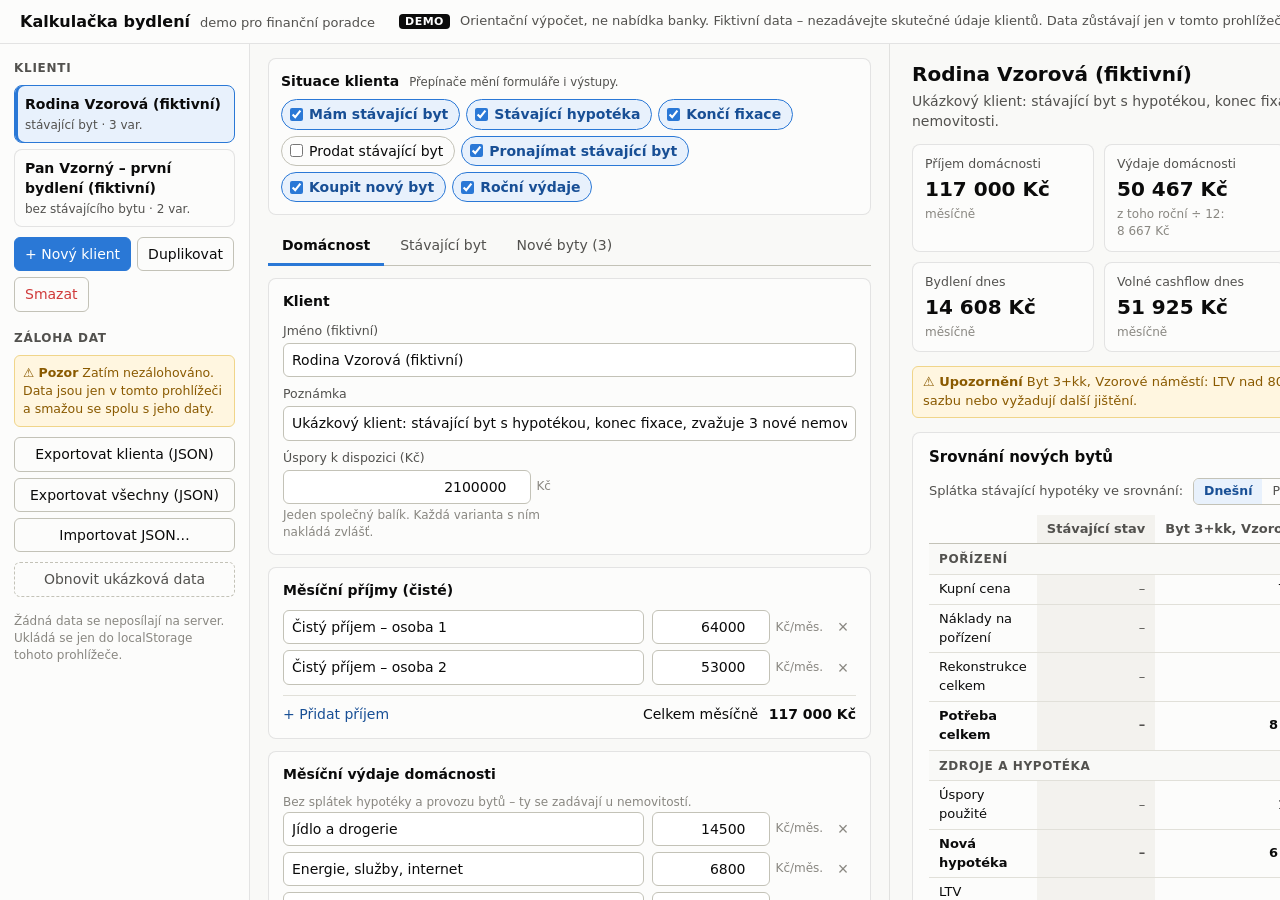
==== index.html @ 6de624e4 "Prototyp kalkulačky bydlení pro poradce (fiktivní data, jen lokálně) - více klientů, přepínače situa" ====
<!DOCTYPE html>
<html lang="cs">
<head>
  <meta charset="utf-8">
  <meta name="viewport" content="width=device-width, initial-scale=1">
  <title>Kalkulačka bydlení – demo pro poradce</title>
  <meta name="robots" content="noindex">
  <link rel="stylesheet" href="styles.css">
</head>
<body>
  <header class="topbar">
    <div class="brand"><strong>Kalkulačka bydlení</strong><span>demo pro finanční poradce</span></div>
    <div class="demo-note" role="note"><span class="pill-demo">DEMO</span> Orientační výpočet, ne nabídka banky. Fiktivní data – nezadávejte skutečné údaje klientů. Data zůstávají jen v tomto prohlížeči.</div>
  </header>
  <div class="app">
    <aside id="rail" aria-label="Klienti"></aside>
    <main id="center" aria-label="Zadání">
      <div id="toggles"></div>
      <nav id="tabs" role="tablist" aria-label="Sekce formuláře"></nav>
      <div id="forms"></div>
    </main>
    <section id="results" aria-label="Výsledky" aria-live="polite"></section>
  </div>
  <div id="toast" class="toast" role="alert"></div>
  <noscript>Aplikace vyžaduje JavaScript.</noscript>
  <script src="js/calc.js"></script>
  <script src="js/store.js"></script>
  <script src="js/charts.js"></script>
  <script src="js/ui.js"></script>
</body>
</html>
---- styles.css ----
/* Kalkulačka bydlení – demo. Tokeny podle referenční palety (světlý režim). */
:root {
  --page: #f9f9f7; --surface: #fcfcfb; --ink: #0b0b0b; --ink-2: #52514e; --muted: #898781;
  --grid: #e1e0d9; --axis: #c3c2b7; --border: rgba(11, 11, 11, .10);
  --accent: #2a78d6; --accent-ink: #184f95; --accent-wash: #e8f1fc;
  --warn-ink: #8a5a00; --warn-wash: #fff6e0; --crit: #d03b3b; --good-ink: #006300;
  --radius: 8px;
  color-scheme: light;
}
* { box-sizing: border-box; }
html, body { height: 100%; }
body { margin: 0; background: var(--page); color: var(--ink); font: 14px/1.45 system-ui, -apple-system, "Segoe UI", sans-serif; display: flex; flex-direction: column; min-width: 1500px; }
.tn { font-variant-numeric: tabular-nums; }
h2, h3, h4 { margin: 0; font-weight: 600; }

.topbar { display: flex; align-items: center; gap: 24px; padding: 0 20px; height: 44px; background: var(--surface); border-bottom: 1px solid var(--border); flex: none; }
.brand { display: flex; align-items: baseline; gap: 10px; }
.brand strong { font-size: 16px; }
.brand span { color: var(--ink-2); font-size: 13px; }
.demo-note { color: var(--ink-2); font-size: 13px; }
.pill-demo { background: var(--ink); color: #fff; border-radius: 4px; padding: 1px 6px; font-size: 11px; font-weight: 700; letter-spacing: .04em; margin-right: 6px; }

.app { flex: 1; min-height: 0; display: grid; grid-template-columns: 250px minmax(560px, 640px) 1fr; }
#rail, #center, #results { overflow-y: auto; min-height: 0; }
#rail { padding: 16px 14px; border-right: 1px solid var(--border); background: var(--surface); }
#center { padding: 14px 18px 40px; border-right: 1px solid var(--border); }
#results { padding: 16px 22px 48px; }

/* levý panel */
#rail h2 { font-size: 12px; text-transform: uppercase; letter-spacing: .06em; color: var(--ink-2); margin-bottom: 8px; }
#rail h2.mt, .mt { margin-top: 18px; }
.clients { display: flex; flex-direction: column; gap: 6px; }
.client { text-align: left; background: var(--surface); border: 1px solid var(--border); border-radius: var(--radius); padding: 8px 10px; cursor: pointer; font: inherit; color: inherit; display: flex; flex-direction: column; gap: 2px; }
.client small { color: var(--ink-2); font-size: 12px; }
.client:hover { background: var(--page); }
.client.on { border-color: var(--accent); box-shadow: inset 3px 0 0 var(--accent); background: var(--accent-wash); }
.btnrow { display: flex; gap: 6px; flex-wrap: wrap; margin-top: 10px; }
.btnrow.col { flex-direction: column; }
.btn { font: inherit; border: 1px solid var(--axis); background: var(--surface); border-radius: 6px; padding: 6px 10px; cursor: pointer; color: var(--ink); }
.btn:hover:not(:disabled) { background: var(--page); }
.btn:disabled { opacity: .45; cursor: not-allowed; }
.btn.primary { background: var(--accent); border-color: var(--accent); color: #fff; }
.btn.primary:hover { background: var(--accent-ink); }
.btn.danger { color: var(--crit); }
.btn.subtle { color: var(--ink-2); border-style: dashed; }
.backup { margin: 0; font-size: 12.5px; color: var(--ink-2); }
.backup.warn { background: var(--warn-wash); border: 1px solid #f0d58a; border-radius: 6px; padding: 8px; color: var(--warn-ink); }
.badge { font-weight: 700; }
.fine { font-size: 12px; color: var(--muted); margin-top: 16px; }
button:focus-visible, input:focus-visible, select:focus-visible { outline: 2px solid var(--accent); outline-offset: 1px; }

/* přepínače */
#toggles { background: var(--surface); border: 1px solid var(--border); border-radius: var(--radius); padding: 12px; margin-bottom: 12px; }
.tg-title { display: flex; align-items: baseline; gap: 10px; margin-bottom: 8px; }
.tg-title small { color: var(--ink-2); }
.chips { display: flex; flex-wrap: wrap; gap: 6px; }
.chip { display: inline-flex; align-items: center; gap: 6px; border: 1px solid var(--axis); border-radius: 999px; padding: 4px 11px 4px 8px; cursor: pointer; user-select: none; background: var(--surface); }
.chip.on { background: var(--accent-wash); border-color: var(--accent); color: var(--accent-ink); font-weight: 600; }
.chip.off { opacity: .45; cursor: not-allowed; }
.chip input { margin: 0; accent-color: var(--accent); }

/* záložky */
#tabs { display: flex; gap: 2px; border-bottom: 1px solid var(--axis); margin-bottom: 12px; }
.tab { font: inherit; background: none; border: 0; border-bottom: 3px solid transparent; padding: 8px 14px; cursor: pointer; color: var(--ink-2); margin-bottom: -1px; }
.tab.on { color: var(--ink); font-weight: 600; border-bottom-color: var(--accent); }
.tab:hover { color: var(--ink); }

/* karty a pole */
.card { background: var(--surface); border: 1px solid var(--border); border-radius: var(--radius); padding: 12px 14px; margin-bottom: 12px; }
.card > h3 { font-size: 14px; margin-bottom: 10px; }
.card h4.sub { font-size: 12.5px; color: var(--ink-2); margin: 12px 0 6px; font-weight: 600; }
.grid2 { display: grid; grid-template-columns: 1fr 1fr; gap: 10px 14px; }
.field { display: flex; flex-direction: column; gap: 3px; min-width: 0; margin-bottom: 8px; }
.grid2 .field { margin-bottom: 0; }
.field.wide { grid-column: 1 / -1; }
.lbl { font-size: 12.5px; color: var(--ink-2); }
.field small, .hint { font-size: 12px; color: var(--muted); margin: 0; }
.hint { margin-top: 8px; }
.live { color: var(--ink); font-weight: 600; }
.inp { display: flex; align-items: center; gap: 6px; }
.inp em { font-style: normal; color: var(--muted); font-size: 12px; white-space: nowrap; min-width: 26px; }
input[type=text], input[type=number], select { font: inherit; width: 100%; border: 1px solid var(--axis); border-radius: 6px; padding: 6px 8px; background: #fff; color: var(--ink); min-width: 0; }
input[type=number] { text-align: right; font-variant-numeric: tabular-nums; }
.field.check { flex-direction: row; gap: 8px; align-items: flex-start; }
.field.check input { margin-top: 3px; accent-color: var(--accent); }
.items { display: flex; flex-direction: column; gap: 6px; }
.item { display: grid; grid-template-columns: 1fr 170px 26px; gap: 8px; align-items: center; }
.item .inp input { width: 120px; }
.icon { border: 0; background: none; color: var(--muted); font-size: 18px; line-height: 1; cursor: pointer; border-radius: 4px; }
.icon:hover { color: var(--crit); background: var(--page); }
.items-foot { display: flex; justify-content: space-between; align-items: center; margin-top: 4px; padding-top: 6px; border-top: 1px solid var(--grid); }
.items-total strong { margin-left: 6px; }
.link { border: 0; background: none; color: var(--accent-ink); cursor: pointer; font: inherit; padding: 2px 0; }
.link:hover { text-decoration: underline; }
.varbar { display: flex; gap: 6px; align-items: center; margin-bottom: 12px; flex-wrap: wrap; }
.pills { display: flex; gap: 4px; flex-wrap: wrap; flex: 1; }
.pill { font: inherit; border: 1px solid var(--axis); background: var(--surface); border-radius: 6px; padding: 5px 10px; cursor: pointer; max-width: 200px; overflow: hidden; text-overflow: ellipsis; white-space: nowrap; }
.pill.on { background: var(--accent-wash); border-color: var(--accent); color: var(--accent-ink); font-weight: 600; }

/* výsledky */
.res-head h2 { font-size: 20px; }
.res-head .sub { margin: 2px 0 12px; color: var(--ink-2); }
.tiles { display: grid; grid-template-columns: repeat(auto-fit, minmax(170px, 1fr)); gap: 10px; margin-bottom: 14px; }
.tile { background: var(--surface); border: 1px solid var(--border); border-radius: var(--radius); padding: 10px 12px; display: flex; flex-direction: column; gap: 2px; }
.tile .tl { font-size: 12.5px; color: var(--ink-2); }
.tile strong { font-size: 20px; font-weight: 600; }
.tile small { color: var(--muted); font-size: 12px; }
.tile.warn strong { color: var(--crit); }
.warns { list-style: none; padding: 0; margin: 0 0 14px; display: flex; flex-direction: column; gap: 4px; }
.warns li { background: var(--warn-wash); border: 1px solid #f0d58a; border-radius: 6px; padding: 6px 10px; color: var(--warn-ink); font-size: 13px; }
.wicon { font-weight: 700; }
.panel { background: var(--surface); border: 1px solid var(--border); border-radius: var(--radius); padding: 14px 16px; margin-bottom: 16px; }
.panel > h3 { font-size: 15px; margin-bottom: 10px; }
.modebar { display: flex; align-items: center; gap: 10px; margin-bottom: 10px; color: var(--ink-2); font-size: 13px; }
.caveat { margin: 10px 0 0; color: var(--warn-ink); background: var(--warn-wash); border-radius: 6px; padding: 6px 10px; font-size: 12.5px; }
.disclaimer ul { margin: 0; padding-left: 18px; color: var(--ink-2); font-size: 13px; }
.disclaimer li { margin: 2px 0; }

/* tabulky */
.tblwrap { overflow-x: auto; }
.tbl { border-collapse: collapse; width: 100%; font-size: 13px; }
.tbl th, .tbl td { padding: 5px 10px; border-bottom: 1px solid var(--grid); text-align: left; }
.tbl thead th { font-weight: 600; color: var(--ink-2); border-bottom: 1px solid var(--axis); vertical-align: bottom; }
.tbl .num { text-align: right; white-space: nowrap; }
.tbl tbody th { font-weight: 400; color: var(--ink); }
.tbl .grp th { background: var(--page); color: var(--ink-2); font-size: 12px; text-transform: uppercase; letter-spacing: .05em; font-weight: 600; padding-top: 7px; }
.tbl .strong th, .tbl .strong td { font-weight: 600; }
.tbl td.base, .tbl th.base { background: #f3f2ee; color: var(--ink-2); }
.tbl td.best { background: var(--accent-wash); color: var(--accent-ink); }
.bestmark { font-weight: 700; }
.tbl.narrow { max-width: 640px; margin-bottom: 12px; }
.sel { color: var(--accent-ink); font-weight: 400; }

/* grafy */
.charts { display: grid; grid-template-columns: 1fr 1fr; gap: 14px; margin-top: 16px; }
.charts .kbp-chart:nth-child(3) { grid-column: 1 / -1; }
.kbp-chart { background: var(--surface); border: 1px solid var(--border); border-radius: var(--radius); padding: 12px 14px 8px; min-width: 0; }
.panel > .kbp-chart { margin-top: 12px; }
.kbp-chart-head { display: flex; justify-content: space-between; gap: 10px; align-items: flex-start; }
.kbp-chart h4 { font-size: 14px; }
.kbp-sub { margin: 1px 0 6px; color: var(--ink-2); font-size: 12.5px; }
.kbp-legend { display: flex; flex-wrap: wrap; gap: 4px 14px; margin: 2px 0 4px; font-size: 12.5px; color: var(--ink-2); }
.kbp-legend-item i { display: inline-block; width: 10px; height: 10px; border-radius: 2px; margin-right: 5px; vertical-align: -1px; }
.kbp-plot svg { display: block; overflow: visible; }
.kbp-plot svg text { font-family: inherit; }
.kbp-plot svg text.tn { font-variant-numeric: tabular-nums; }
.kbp-row:focus { outline: none; }
.kbp-row:focus-visible rect { outline: 2px solid var(--accent); }
.kbp-row:hover .kbp-mark { filter: brightness(1.08); }
.kbp-seg { display: inline-flex; border: 1px solid var(--axis); border-radius: 6px; overflow: hidden; flex: none; }
.kbp-seg button { font: inherit; font-size: 12.5px; border: 0; background: var(--surface); padding: 3px 10px; cursor: pointer; color: var(--ink-2); }
.kbp-seg button.on { background: var(--accent-wash); color: var(--accent-ink); font-weight: 600; }
.kbp-tablewrap { margin-top: 8px; }
.kbp-table { border-collapse: collapse; width: 100%; font-size: 12.5px; }
.kbp-table th, .kbp-table td { padding: 4px 8px; border-bottom: 1px solid var(--grid); text-align: left; font-weight: 400; }
.kbp-table thead th { font-weight: 600; color: var(--ink-2); }
.kbp-table .num { text-align: right; font-variant-numeric: tabular-nums; }
.kbp-tip { position: fixed; z-index: 50; pointer-events: none; background: var(--surface); border: 1px solid var(--axis); border-radius: 6px; padding: 8px 10px; box-shadow: 0 4px 14px rgba(0, 0, 0, .12); font-size: 12.5px; max-width: 300px; }
.kbp-tip-title { color: var(--ink-2); margin-bottom: 4px; }
.kbp-tip-row { display: flex; align-items: center; gap: 8px; margin: 2px 0; }
.kbp-tip-row strong { font-variant-numeric: tabular-nums; }
.kbp-tip-key { width: 12px; height: 3px; border-radius: 2px; flex: none; }
.kbp-tip-name { color: var(--ink-2); }
.kbp-tip-total { border-top: 1px solid var(--grid); padding-top: 3px; margin-top: 4px; }

.toast { position: fixed; right: 20px; bottom: 20px; background: var(--ink); color: #fff; padding: 10px 14px; border-radius: 8px; max-width: 420px; opacity: 0; transform: translateY(8px); transition: opacity .2s, transform .2s; pointer-events: none; z-index: 60; }
.toast.show { opacity: 1; transform: none; }
.toast.bad { background: var(--crit); }

@media print { #rail, #center, .topbar { display: none; } .app { display: block; } body { min-width: 0; } }
@media (forced-colors: active) { .kbp-mark { stroke: CanvasText; stroke-width: 1; } }
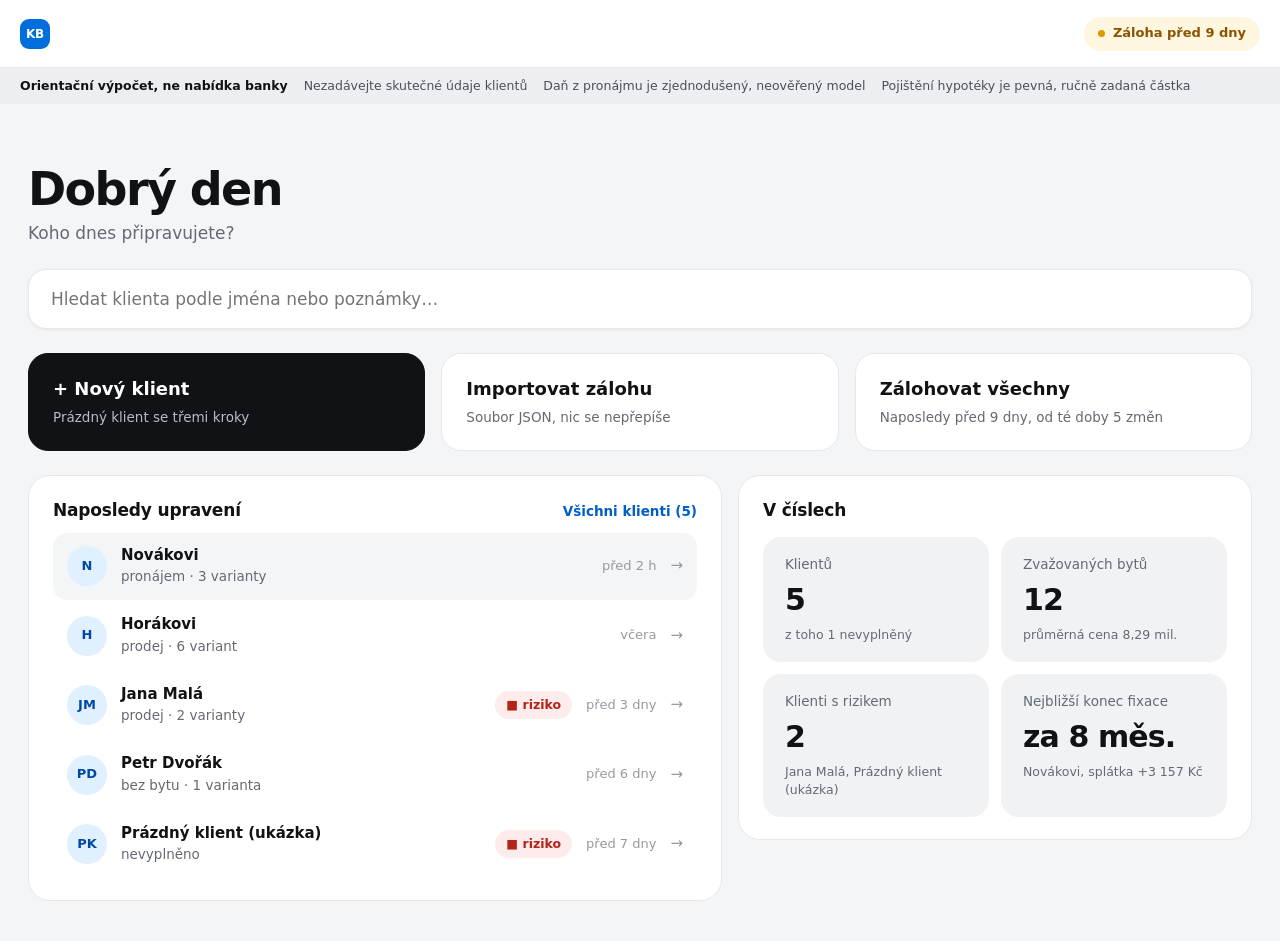
==== commit 1f849b46: "Kalkulačka v3: 13 obrazovek podle design handoffu, nový model, testy Co-Authored-By: Claude Sonnet 5" ====
--- a/index.html
+++ b/index.html
@@ -1,31 +1,24 @@
-<!DOCTYPE html>
+<!doctype html>
 <html lang="cs">
 <head>
-  <meta charset="utf-8">
-  <meta name="viewport" content="width=device-width, initial-scale=1">
-  <title>Kalkulačka bydlení – demo pro poradce</title>
-  <meta name="robots" content="noindex">
-  <link rel="stylesheet" href="styles.css">
+<meta charset="utf-8">
+<meta name="viewport" content="width=device-width,initial-scale=1">
+<title>Kalkulačka bydlení</title>
+<meta name="description" content="Demo kalkulačka bydlení a hypotéky pro finanční poradce. Fiktivní data, počítá se jen v prohlížeči.">
+<link rel="stylesheet" href="styles.css">
 </head>
 <body>
-  <header class="topbar">
-    <div class="brand"><strong>Kalkulačka bydlení</strong><span>demo pro finanční poradce</span></div>
-    <div class="demo-note" role="note"><span class="pill-demo">DEMO</span> Orientační výpočet, ne nabídka banky. Fiktivní data – nezadávejte skutečné údaje klientů. Data zůstávají jen v tomto prohlížeči.</div>
-  </header>
-  <div class="app">
-    <aside id="rail" aria-label="Klienti"></aside>
-    <main id="center" aria-label="Zadání">
-      <div id="toggles"></div>
-      <nav id="tabs" role="tablist" aria-label="Sekce formuláře"></nav>
-      <div id="forms"></div>
-    </main>
-    <section id="results" aria-label="Výsledky" aria-live="polite"></section>
-  </div>
-  <div id="toast" class="toast" role="alert"></div>
-  <noscript>Aplikace vyžaduje JavaScript.</noscript>
-  <script src="js/calc.js"></script>
-  <script src="js/store.js"></script>
-  <script src="js/charts.js"></script>
-  <script src="js/ui.js"></script>
+<div id="app"></div>
+<div id="scrim"></div>
+<div id="dd" role="dialog" aria-label="Výběr klienta"></div>
+<aside id="panel" aria-label="Úprava varianty" aria-hidden="true"></aside>
+<div id="dlg" class="dlg"></div>
+<div id="toast" role="status" aria-live="polite"></div>
+<noscript><p style="padding:24px">Kalkulačka potřebuje zapnutý JavaScript. Data zůstávají jen ve vašem prohlížeči.</p></noscript>
+<script src="js/model.js"></script>
+<script src="js/store.js"></script>
+<script src="js/derive.js"></script>
+<script src="js/charts.js"></script>
+<script src="js/app.js"></script>
 </body>
 </html>
--- a/styles.css
+++ b/styles.css
@@ -1,171 +1,346 @@
-/* Kalkulačka bydlení – demo. Tokeny podle referenční palety (světlý režim). */
-:root {
-  --page: #f9f9f7; --surface: #fcfcfb; --ink: #0b0b0b; --ink-2: #52514e; --muted: #898781;
-  --grid: #e1e0d9; --axis: #c3c2b7; --border: rgba(11, 11, 11, .10);
-  --accent: #2a78d6; --accent-ink: #184f95; --accent-wash: #e8f1fc;
-  --warn-ink: #8a5a00; --warn-wash: #fff6e0; --crit: #d03b3b; --good-ink: #006300;
-  --radius: 8px;
-  color-scheme: light;
+/* Kalkulačka bydlení – demo pro poradce. Bez webfontů a externích závislostí. */
+:root{
+  --bg:#f4f5f7;--card:#fff;--dnes:#eaecef;--bar:#eceef1;
+  --line:#e6e8eb;--line2:#dcdfe3;--line3:#d9dce1;--row:#eef0f2;
+  --field:#f4f5f7;--seg:#e9ebee;--pill:#f1f2f4;
+  --ink:#101215;--ink2:#3b4048;--ink3:#646a73;--ink4:#959aa2;--ink5:#b0b5bc;
+  --acc:#1a6fd6;--accd:#0b4aa3;--accl:#e6f0fd;--link:#0f62c9;
+  --risk:#b42318;--riskbg:#fdeceb;--warn:#8a5300;--warnbg:#fff6e0;--dot:#d99a00;
+  --pmt:#0072B2;--ins:#E69F00;--ops:#009E73;--old:#CC79A7;--neg:#D55E00;--hh:#8c939d;--ann:#b4bac2;
+  --font:'Segoe UI Variable Text','Segoe UI',system-ui,-apple-system,BlinkMacSystemFont,'SF Pro Text','Helvetica Neue',sans-serif;
 }
-* { box-sizing: border-box; }
-html, body { height: 100%; }
-body { margin: 0; background: var(--page); color: var(--ink); font: 14px/1.45 system-ui, -apple-system, "Segoe UI", sans-serif; display: flex; flex-direction: column; min-width: 1500px; }
-.tn { font-variant-numeric: tabular-nums; }
-h2, h3, h4 { margin: 0; font-weight: 600; }
-
-.topbar { display: flex; align-items: center; gap: 24px; padding: 0 20px; height: 44px; background: var(--surface); border-bottom: 1px solid var(--border); flex: none; }
-.brand { display: flex; align-items: baseline; gap: 10px; }
-.brand strong { font-size: 16px; }
-.brand span { color: var(--ink-2); font-size: 13px; }
-.demo-note { color: var(--ink-2); font-size: 13px; }
-.pill-demo { background: var(--ink); color: #fff; border-radius: 4px; padding: 1px 6px; font-size: 11px; font-weight: 700; letter-spacing: .04em; margin-right: 6px; }
-
-.app { flex: 1; min-height: 0; display: grid; grid-template-columns: 250px minmax(560px, 640px) 1fr; }
-#rail, #center, #results { overflow-y: auto; min-height: 0; }
-#rail { padding: 16px 14px; border-right: 1px solid var(--border); background: var(--surface); }
-#center { padding: 14px 18px 40px; border-right: 1px solid var(--border); }
-#results { padding: 16px 22px 48px; }
-
-/* levý panel */
-#rail h2 { font-size: 12px; text-transform: uppercase; letter-spacing: .06em; color: var(--ink-2); margin-bottom: 8px; }
-#rail h2.mt, .mt { margin-top: 18px; }
-.clients { display: flex; flex-direction: column; gap: 6px; }
-.client { text-align: left; background: var(--surface); border: 1px solid var(--border); border-radius: var(--radius); padding: 8px 10px; cursor: pointer; font: inherit; color: inherit; display: flex; flex-direction: column; gap: 2px; }
-.client small { color: var(--ink-2); font-size: 12px; }
-.client:hover { background: var(--page); }
-.client.on { border-color: var(--accent); box-shadow: inset 3px 0 0 var(--accent); background: var(--accent-wash); }
-.btnrow { display: flex; gap: 6px; flex-wrap: wrap; margin-top: 10px; }
-.btnrow.col { flex-direction: column; }
-.btn { font: inherit; border: 1px solid var(--axis); background: var(--surface); border-radius: 6px; padding: 6px 10px; cursor: pointer; color: var(--ink); }
-.btn:hover:not(:disabled) { background: var(--page); }
-.btn:disabled { opacity: .45; cursor: not-allowed; }
-.btn.primary { background: var(--accent); border-color: var(--accent); color: #fff; }
-.btn.primary:hover { background: var(--accent-ink); }
-.btn.danger { color: var(--crit); }
-.btn.subtle { color: var(--ink-2); border-style: dashed; }
-.backup { margin: 0; font-size: 12.5px; color: var(--ink-2); }
-.backup.warn { background: var(--warn-wash); border: 1px solid #f0d58a; border-radius: 6px; padding: 8px; color: var(--warn-ink); }
-.badge { font-weight: 700; }
-.fine { font-size: 12px; color: var(--muted); margin-top: 16px; }
-button:focus-visible, input:focus-visible, select:focus-visible { outline: 2px solid var(--accent); outline-offset: 1px; }
-
-/* přepínače */
-#toggles { background: var(--surface); border: 1px solid var(--border); border-radius: var(--radius); padding: 12px; margin-bottom: 12px; }
-.tg-title { display: flex; align-items: baseline; gap: 10px; margin-bottom: 8px; }
-.tg-title small { color: var(--ink-2); }
-.chips { display: flex; flex-wrap: wrap; gap: 6px; }
-.chip { display: inline-flex; align-items: center; gap: 6px; border: 1px solid var(--axis); border-radius: 999px; padding: 4px 11px 4px 8px; cursor: pointer; user-select: none; background: var(--surface); }
-.chip.on { background: var(--accent-wash); border-color: var(--accent); color: var(--accent-ink); font-weight: 600; }
-.chip.off { opacity: .45; cursor: not-allowed; }
-.chip input { margin: 0; accent-color: var(--accent); }
-
-/* záložky */
-#tabs { display: flex; gap: 2px; border-bottom: 1px solid var(--axis); margin-bottom: 12px; }
-.tab { font: inherit; background: none; border: 0; border-bottom: 3px solid transparent; padding: 8px 14px; cursor: pointer; color: var(--ink-2); margin-bottom: -1px; }
-.tab.on { color: var(--ink); font-weight: 600; border-bottom-color: var(--accent); }
-.tab:hover { color: var(--ink); }
-
-/* karty a pole */
-.card { background: var(--surface); border: 1px solid var(--border); border-radius: var(--radius); padding: 12px 14px; margin-bottom: 12px; }
-.card > h3 { font-size: 14px; margin-bottom: 10px; }
-.card h4.sub { font-size: 12.5px; color: var(--ink-2); margin: 12px 0 6px; font-weight: 600; }
-.grid2 { display: grid; grid-template-columns: 1fr 1fr; gap: 10px 14px; }
-.field { display: flex; flex-direction: column; gap: 3px; min-width: 0; margin-bottom: 8px; }
-.grid2 .field { margin-bottom: 0; }
-.field.wide { grid-column: 1 / -1; }
-.lbl { font-size: 12.5px; color: var(--ink-2); }
-.field small, .hint { font-size: 12px; color: var(--muted); margin: 0; }
-.hint { margin-top: 8px; }
-.live { color: var(--ink); font-weight: 600; }
-.inp { display: flex; align-items: center; gap: 6px; }
-.inp em { font-style: normal; color: var(--muted); font-size: 12px; white-space: nowrap; min-width: 26px; }
-input[type=text], input[type=number], select { font: inherit; width: 100%; border: 1px solid var(--axis); border-radius: 6px; padding: 6px 8px; background: #fff; color: var(--ink); min-width: 0; }
-input[type=number] { text-align: right; font-variant-numeric: tabular-nums; }
-.field.check { flex-direction: row; gap: 8px; align-items: flex-start; }
-.field.check input { margin-top: 3px; accent-color: var(--accent); }
-.items { display: flex; flex-direction: column; gap: 6px; }
-.item { display: grid; grid-template-columns: 1fr 170px 26px; gap: 8px; align-items: center; }
-.item .inp input { width: 120px; }
-.icon { border: 0; background: none; color: var(--muted); font-size: 18px; line-height: 1; cursor: pointer; border-radius: 4px; }
-.icon:hover { color: var(--crit); background: var(--page); }
-.items-foot { display: flex; justify-content: space-between; align-items: center; margin-top: 4px; padding-top: 6px; border-top: 1px solid var(--grid); }
-.items-total strong { margin-left: 6px; }
-.link { border: 0; background: none; color: var(--accent-ink); cursor: pointer; font: inherit; padding: 2px 0; }
-.link:hover { text-decoration: underline; }
-.varbar { display: flex; gap: 6px; align-items: center; margin-bottom: 12px; flex-wrap: wrap; }
-.pills { display: flex; gap: 4px; flex-wrap: wrap; flex: 1; }
-.pill { font: inherit; border: 1px solid var(--axis); background: var(--surface); border-radius: 6px; padding: 5px 10px; cursor: pointer; max-width: 200px; overflow: hidden; text-overflow: ellipsis; white-space: nowrap; }
-.pill.on { background: var(--accent-wash); border-color: var(--accent); color: var(--accent-ink); font-weight: 600; }
-
-/* výsledky */
-.res-head h2 { font-size: 20px; }
-.res-head .sub { margin: 2px 0 12px; color: var(--ink-2); }
-.tiles { display: grid; grid-template-columns: repeat(auto-fit, minmax(170px, 1fr)); gap: 10px; margin-bottom: 14px; }
-.tile { background: var(--surface); border: 1px solid var(--border); border-radius: var(--radius); padding: 10px 12px; display: flex; flex-direction: column; gap: 2px; }
-.tile .tl { font-size: 12.5px; color: var(--ink-2); }
-.tile strong { font-size: 20px; font-weight: 600; }
-.tile small { color: var(--muted); font-size: 12px; }
-.tile.warn strong { color: var(--crit); }
-.warns { list-style: none; padding: 0; margin: 0 0 14px; display: flex; flex-direction: column; gap: 4px; }
-.warns li { background: var(--warn-wash); border: 1px solid #f0d58a; border-radius: 6px; padding: 6px 10px; color: var(--warn-ink); font-size: 13px; }
-.wicon { font-weight: 700; }
-.panel { background: var(--surface); border: 1px solid var(--border); border-radius: var(--radius); padding: 14px 16px; margin-bottom: 16px; }
-.panel > h3 { font-size: 15px; margin-bottom: 10px; }
-.modebar { display: flex; align-items: center; gap: 10px; margin-bottom: 10px; color: var(--ink-2); font-size: 13px; }
-.caveat { margin: 10px 0 0; color: var(--warn-ink); background: var(--warn-wash); border-radius: 6px; padding: 6px 10px; font-size: 12.5px; }
-.disclaimer ul { margin: 0; padding-left: 18px; color: var(--ink-2); font-size: 13px; }
-.disclaimer li { margin: 2px 0; }
-
-/* tabulky */
-.tblwrap { overflow-x: auto; }
-.tbl { border-collapse: collapse; width: 100%; font-size: 13px; }
-.tbl th, .tbl td { padding: 5px 10px; border-bottom: 1px solid var(--grid); text-align: left; }
-.tbl thead th { font-weight: 600; color: var(--ink-2); border-bottom: 1px solid var(--axis); vertical-align: bottom; }
-.tbl .num { text-align: right; white-space: nowrap; }
-.tbl tbody th { font-weight: 400; color: var(--ink); }
-.tbl .grp th { background: var(--page); color: var(--ink-2); font-size: 12px; text-transform: uppercase; letter-spacing: .05em; font-weight: 600; padding-top: 7px; }
-.tbl .strong th, .tbl .strong td { font-weight: 600; }
-.tbl td.base, .tbl th.base { background: #f3f2ee; color: var(--ink-2); }
-.tbl td.best { background: var(--accent-wash); color: var(--accent-ink); }
-.bestmark { font-weight: 700; }
-.tbl.narrow { max-width: 640px; margin-bottom: 12px; }
-.sel { color: var(--accent-ink); font-weight: 400; }
+@supports (color:oklch(0.5 0.1 255)){:root{
+  --acc:oklch(0.55 0.19 255);--accd:oklch(0.42 0.17 255);--accl:oklch(0.95 0.03 255);--link:oklch(0.5 0.19 255);
+}}
+*{box-sizing:border-box}
+html,body{margin:0;height:100%}
+body{background:var(--bg);color:var(--ink);font:15px/1.45 var(--font);-webkit-font-smoothing:antialiased;font-variant-numeric:tabular-nums}
+button{font:inherit;color:inherit;cursor:pointer;background:none;border:0;padding:0}
+input,textarea{font:inherit;color:inherit}
+h1,h2,h3,p{margin:0}
+a{color:var(--link);text-decoration:none}
+.sr{position:absolute;width:1px;height:1px;overflow:hidden;clip:rect(0 0 0 0)}
+#app{min-height:100vh;display:flex;flex-direction:column}
+
+/* hlavička */
+.hdr{flex:none;height:68px;display:flex;align-items:center;gap:28px;padding:0 32px;background:#fff;border-bottom:1px solid var(--line);position:relative;z-index:30}
+.logo,.tab,.bk,.who,.btn{white-space:nowrap}
+.logo{display:flex;align-items:center;gap:10px;font-size:15.5px;font-weight:650;letter-spacing:-.01em}
+.logo i{width:30px;height:30px;border-radius:9px;background:var(--acc);color:#fff;display:grid;place-items:center;font:750 12px var(--font);font-style:normal}
+.who{display:flex;align-items:center;gap:10px;height:42px;padding:0 14px 0 6px;border:1px solid var(--line);border-radius:999px;background:#fff}
+.who:hover,.who.open{background:var(--field)}
+.who.open{border-color:var(--acc);box-shadow:0 0 0 4px color-mix(in srgb,var(--acc) 15%,transparent)}
+.who b{font-weight:650}.who small{color:var(--ink4);font-size:13px}
+.av{width:30px;height:30px;border-radius:999px;background:var(--accl);color:var(--accd);display:grid;place-items:center;font-size:12px;font-weight:700;flex:none}
+.av.lg{width:40px;height:40px;font-size:13px}
+.av.g{background:var(--pill);color:var(--ink2)}.av.on{background:var(--acc);color:#fff}
+.tabs{display:flex;align-items:stretch;gap:4px;height:68px}
+.tab{display:flex;align-items:center;padding:0 14px;color:var(--ink3);border-bottom:2px solid transparent;margin-bottom:-1px}
+.tab:hover{color:var(--ink)}
+.tab.on{color:var(--ink);font-weight:650;border-bottom-color:var(--acc)}
+.sp{flex:1}
+.bk{display:flex;align-items:center;gap:8px;height:34px;padding:0 14px;border-radius:999px;background:#eef0f2;color:var(--ink2);font-size:13px;font-weight:600}
+.bk::before{content:"";width:7px;height:7px;border-radius:4px;background:#009E73}
+.bk.old{background:var(--warnbg);color:var(--warn)}.bk.old::before{background:var(--dot)}
+.btn{display:inline-flex;align-items:center;justify-content:center;gap:8px;height:40px;padding:0 16px;border:1px solid var(--line2);border-radius:12px;background:#fff;font-size:14px;font-weight:600;white-space:nowrap}
+.btn:hover{background:var(--field)}
+.btn.blk{background:var(--ink);border-color:var(--ink);color:#fff}.btn.blk:hover{background:#2a2e34}
+.btn.sm{height:34px;padding:0 12px;font-size:13px}
+.btn.red{background:var(--risk);border-color:var(--risk);color:#fff}
+.btn[disabled],.btn.dis{color:var(--ink4);border-style:dashed;cursor:not-allowed;background:transparent}
+.btn.dash{border-style:dashed;border-color:#c9cdd3;color:var(--ink4);cursor:default}
+.note{flex:none;display:flex;align-items:center;gap:24px;height:36px;padding:0 32px;background:var(--bar);font-size:13px;color:#4a5058;white-space:nowrap;overflow:hidden}
+.note b{color:var(--ink);font-weight:700}
+
+/* stránka */
+.page{flex:1;padding:30px 48px 40px;display:flex;flex-direction:column;gap:20px;min-width:0}
+.eyebrow{font-size:14px;color:var(--ink3)}
+.h1{font-size:42px;line-height:1.12;font-weight:650;letter-spacing:-.03em}
+.h1.m{font-size:32px;line-height:1.15;letter-spacing:-.025em}
+.lead{font-size:17px;color:var(--ink2)}
+.lead b{color:var(--ink)}
+.sub{font-size:15px;color:var(--ink3)}
+.card{background:var(--card);border:1px solid var(--line);border-radius:22px;padding:22px 24px;min-width:0}
+.card h2,.ph{font-size:17px;font-weight:650;letter-spacing:-.01em}
+.row{display:flex;align-items:center;gap:12px}
+.rowb{display:flex;align-items:baseline;justify-content:space-between;gap:12px}
+.lbl{font-size:12.5px;font-weight:600;letter-spacing:.02em;color:var(--ink3);text-transform:uppercase}
+.mut{color:var(--ink3)}.mut4{color:var(--ink4)}
+.neg{color:var(--risk)}.pos{color:var(--accd)}
+.lnk{color:var(--link);font-weight:600;font-size:13.5px}.lnk:hover{text-decoration:underline}
+.head{display:flex;align-items:flex-end;gap:24px}
+.head>.t{flex:1;display:flex;flex-direction:column;gap:4px;min-width:0}
+
+/* segmented */
+.seg{display:inline-flex;gap:3px;padding:4px;border-radius:12px;background:var(--seg);font-size:13px;font-weight:600}
+.seg button{padding:6px 12px;border-radius:9px;color:var(--ink3);white-space:nowrap}
+.seg button:hover{color:var(--ink)}
+.seg button.on{background:#fff;color:var(--ink);box-shadow:0 1px 3px rgba(0,0,0,.1)}
+.seg.lg{font-size:14px}.seg.lg button{padding:8px 14px}
+/* přepínač */
+.tg{width:36px;height:22px;border-radius:11px;background:#c9cdd3;position:relative;flex:none;transition:background .15s}
+.tg::after{content:"";position:absolute;top:2px;left:2px;width:18px;height:18px;border-radius:9px;background:#fff;box-shadow:0 1px 2px rgba(0,0,0,.25);transition:transform .15s}
+.tg[aria-checked=true]{background:var(--acc)}.tg[aria-checked=true]::after{transform:translateX(14px)}
+.tg:focus-visible,.btn:focus-visible,.tab:focus-visible,.seg button:focus-visible,.who:focus-visible,.lnk:focus-visible,.vcard:focus-visible{outline:2px solid var(--acc);outline-offset:2px}
+.trow{display:flex;align-items:center;gap:12px;min-height:40px;font-size:15px}
+.trow .hint{margin-left:auto;font-size:12.5px;color:var(--ink4)}
+.trow.l1{padding-left:26px;position:relative}.trow.l2{padding-left:52px;position:relative}
+.trow.l1::before,.trow.l2::before{content:"";position:absolute;top:0;height:20px;width:12px;border-left:1px solid var(--line2);border-bottom:1px solid var(--line2);border-bottom-left-radius:6px}
+.trow.l1::before{left:6px}.trow.l2::before{left:32px}
+
+/* pole */
+.fld{display:flex;flex-direction:column;gap:6px;min-width:0}
+.fld>span.k{font-size:13px;color:var(--ink3)}
+.inp{display:flex;align-items:center;gap:6px;height:44px;padding:0 14px;border-radius:12px;background:var(--field);border:2px solid transparent;min-width:0}
+.inp:focus-within{background:#fff;border-color:var(--acc);box-shadow:0 0 0 4px color-mix(in srgb,var(--acc) 15%,transparent)}
+.inp input,.inp textarea{flex:1;min-width:0;width:100%;border:0;outline:0;background:transparent;font-size:15.5px;font-weight:600;padding:0}
+.inp input.n{text-align:left}
+.item .inp input.n{text-align:right}
+.inp input.z{color:var(--ink5);font-weight:400}
+.inp u{text-decoration:none;font-size:13px;color:var(--ink4);flex:none}
+.inp.ta{height:auto;padding:10px 14px;align-items:flex-start}
+.inp.ta textarea{resize:none;font-weight:500;font-size:15px;line-height:1.45;min-height:44px}
+.inp.big input{font-size:22px;font-weight:650;letter-spacing:-.02em}.inp.big{height:52px}
+.inp.tx input{text-align:left}
+.g2{display:grid;grid-template-columns:1fr 1fr;gap:14px}
+.g3{display:grid;grid-template-columns:repeat(3,1fr);gap:14px}
+.g4{display:grid;grid-template-columns:repeat(4,1fr);gap:12px}
+.items{display:flex;flex-direction:column;gap:8px}
+.item{display:flex;align-items:center;gap:8px}
+.item .nm{flex:1;min-width:0;border:0;outline:0;background:transparent;font-size:15px;padding:8px 6px;border-radius:8px;color:var(--ink2)}
+.item .nm:hover{background:var(--field)}.item .nm:focus{background:#fff;box-shadow:inset 0 0 0 2px var(--acc)}
+.item .inp{width:130px;height:40px;flex:none}
+.item .inp input{font-size:15px}
+.x{width:22px;height:22px;border-radius:11px;color:var(--ink5);font-size:16px;line-height:1;display:grid;place-items:center;flex:none}
+.x:hover{background:var(--riskbg);color:var(--risk)}
+.add{font-size:13.5px;font-weight:600;color:var(--link);align-self:flex-start;padding:6px 0}
+.add:hover{text-decoration:underline}
+.sum{font-size:15px;font-weight:650}
+
+/* štítky */
+.pill{display:inline-flex;align-items:center;gap:6px;height:28px;padding:0 11px;border-radius:999px;background:var(--pill);font-size:12.5px;font-weight:650;white-space:nowrap}
+.pill.w{background:var(--warnbg);color:var(--warn)}.pill.r{background:var(--riskbg);color:var(--risk)}.pill.a{background:var(--accl);color:var(--accd)}
+.pills{display:flex;flex-wrap:wrap;gap:8px}
+.tagw{font-size:11.5px;font-weight:700;letter-spacing:.04em;text-transform:uppercase}
+
+/* Přehled */
+.sumbox{display:flex;background:#fff;border:1px solid var(--line);border-radius:22px;padding:18px 8px;flex:none}
+.sumbox>div{padding:0 28px;border-left:1px solid var(--line);display:flex;flex-direction:column;gap:2px}
+.sumbox>div:first-child{border-left:0}
+.sumbox small{font-size:13px;color:var(--ink3)}.sumbox b{font-size:24px;font-weight:650;letter-spacing:-.02em}
+.cards{display:grid;gap:16px;align-items:stretch}
+.vcard{container-type:inline-size;background:#fff;border:1px solid var(--line);border-radius:22px;padding:22px 24px;display:flex;flex-direction:column;gap:14px;text-align:left;min-width:0;cursor:pointer;transition:border-color .15s,box-shadow .15s}
+.vcard:hover{border-color:var(--line3);box-shadow:0 2px 10px rgba(16,18,21,.05)}
+.vcard.best{border:2px solid var(--acc);padding:21px 23px}
+.vcard.dnes{background:var(--dnes);border-color:transparent;cursor:default}.vcard.dnes:hover{box-shadow:none;border-color:transparent}
+.vcard .ttl{font-size:20px;font-weight:650;letter-spacing:-.015em;line-height:1.25}
+.vcard .big{font-size:clamp(22px,13cqw,36px);font-weight:650;letter-spacing:-.03em;line-height:1.1}
+.vcard .free{font-size:clamp(20px,10cqw,28px);font-weight:650;letter-spacing:-.025em;line-height:1.1}
+.vcard .free.neg::before{content:"▼ ";font-size:.7em}
+.vcard.best .free{color:var(--accd)}
+.vcard hr,.card hr{border:0;border-top:1px solid var(--line);margin:0;width:100%}
+.vcard.dnes hr{border-color:#d4d7dc}
+.stack{display:flex;gap:2px;height:10px;border-radius:5px;overflow:hidden}
+.stack i{display:block;min-width:2px}
+.leg{display:flex;flex-direction:column;gap:6px;font-size:14px}
+.leg>div{display:flex;align-items:center;gap:8px}
+.leg>div b{margin-left:auto;font-weight:650}
+.leg .sw{width:10px;height:10px;border-radius:3px;flex:none}
+.leg .z{color:var(--ink5)}.leg .z .sw{background:transparent!important;border:1px solid #c9cdd3}
+.toprow{flex-wrap:wrap;display:flex;justify-content:space-between;align-items:flex-start;gap:8px;min-height:24px}
+.addcard{border:2px dashed #cfd3d9;border-radius:22px;display:flex;flex-direction:column;align-items:center;justify-content:center;gap:6px;text-align:center;color:var(--ink3);font-size:13px;padding:16px;min-width:0}
+.addcard:hover{background:rgba(255,255,255,.6);border-color:var(--ink4)}
+.addcard .pl{width:42px;height:42px;border-radius:21px;background:#fff;border:1px solid var(--line2);display:grid;place-items:center;font-size:22px;color:var(--ink);margin-bottom:4px}
+.addcard b{color:var(--ink);font-size:14.5px}
+.addcard.dis{cursor:not-allowed;opacity:.7}.addcard.dis:hover{background:transparent;border-color:#cfd3d9}
+.panels{display:grid;gap:16px}
+.panel-list>div{display:flex;justify-content:space-between;padding:10px 0;border-bottom:1px solid var(--row);gap:12px;font-size:15px}
+.panel-list>div:last-child{border:0}.panel-list b{font-weight:650;white-space:nowrap}
+.warn{display:grid;gap:10px}
+.wi{display:grid;grid-template-columns:auto 1fr;gap:4px 14px;padding:12px 14px;border-radius:14px;font-size:14.5px;align-items:start}
+.wi.r{background:var(--riskbg)}.wi.w{background:var(--warnbg)}
+.wi .tagw{padding-top:2px;white-space:nowrap}.wi.r .tagw{color:var(--risk)}.wi.w .tagw{color:var(--warn)}
+.wi b{font-weight:650}.wi small{grid-column:2;font-size:13.5px;color:var(--ink2)}
+.warn.c3{grid-template-columns:repeat(3,1fr)}
+.warn.c3 .wi{grid-template-columns:auto 1fr;min-height:64px}
+.fbar{display:grid;grid-template-columns:minmax(80px,150px) 1fr 70px;gap:12px;align-items:center;font-size:13.5px;margin-top:10px}
+.fbar .tr{display:flex;height:16px;border-radius:5px;overflow:hidden;gap:2px;background:transparent}
+.fbar .tr i{display:block}
+.fbar b{text-align:right;font-weight:650}
+.fbar .nmx{overflow:hidden;text-overflow:ellipsis;white-space:nowrap}
+.legs{display:flex;gap:14px;font-size:13px;color:var(--ink2)}
+.legs span{display:flex;align-items:center;gap:6px}.legs .sw{width:10px;height:10px;border-radius:3px}
+
+/* onboarding prázdného klienta */
+.steps{display:grid;grid-template-columns:repeat(3,1fr);gap:16px}
+.step{background:#fff;border:1px solid var(--line);border-radius:22px;padding:28px;display:flex;flex-direction:column;gap:10px;align-items:flex-start;min-height:255px}
+.step.on{border:2px solid var(--acc);padding:27px}
+.step .no{width:40px;height:40px;border-radius:20px;background:var(--pill);display:grid;place-items:center;font-weight:700;margin-bottom:8px}
+.step.on .no{background:var(--acc);color:#fff}
+.step h3{font-size:21px;font-weight:650;letter-spacing:-.015em}.step p{color:var(--ink2);font-size:14.5px;flex:1}
+.empty{border:2px dashed #cfd3d9;border-radius:24px;min-height:300px;flex:1;display:grid;place-items:center;color:var(--ink4);font-size:14.5px;text-align:center;padding:20px}
+
+/* tabulka srovnání */
+.tbl{width:100%;border-collapse:collapse;font-size:15px;table-layout:fixed}
+.tbl th,.tbl td{padding:0 14px;height:38px;text-align:right;border-bottom:1px solid var(--row);white-space:nowrap;overflow:hidden;text-overflow:ellipsis}
+.tbl th:first-child,.tbl td:first-child{text-align:left;width:270px;padding-left:24px}
+.tbl thead th{height:64px;vertical-align:bottom;padding-bottom:10px;border-bottom:1px solid var(--line);font-weight:650}
+.tbl thead small{display:block;font-size:11px;font-weight:600;letter-spacing:.06em;text-transform:uppercase;color:var(--ink4)}
+.tbl thead th.dn,.tbl td.dn{background:var(--field);width:150px}
+.tbl tr.grp td{height:44px;font-size:11.5px;font-weight:700;letter-spacing:.08em;text-transform:uppercase;color:var(--ink4);border-bottom:0;padding-top:12px;background:#fff!important}
+.tbl tr.tot td{background:#fafbfc;font-weight:650}.tbl tr.tot td.dn{background:var(--field)}
+.tbl td.na{color:var(--ink5)}
+.tbl td small{color:var(--ink4);font-size:12px;margin-left:6px}
+.bv{display:inline-flex;align-items:center;gap:6px;padding:3px 10px;margin:-3px -10px;border-radius:8px;background:var(--accl);font-weight:700}
+.bv::before{content:"◆";font-size:9px;color:var(--acc)}
+.tbl.sm{font-size:14px}
+.tbl.sm{table-layout:auto}.tbl.sm td:first-child,.tbl.sm th:first-child{width:auto}
 
 /* grafy */
-.charts { display: grid; grid-template-columns: 1fr 1fr; gap: 14px; margin-top: 16px; }
-.charts .kbp-chart:nth-child(3) { grid-column: 1 / -1; }
-.kbp-chart { background: var(--surface); border: 1px solid var(--border); border-radius: var(--radius); padding: 12px 14px 8px; min-width: 0; }
-.panel > .kbp-chart { margin-top: 12px; }
-.kbp-chart-head { display: flex; justify-content: space-between; gap: 10px; align-items: flex-start; }
-.kbp-chart h4 { font-size: 14px; }
-.kbp-sub { margin: 1px 0 6px; color: var(--ink-2); font-size: 12.5px; }
-.kbp-legend { display: flex; flex-wrap: wrap; gap: 4px 14px; margin: 2px 0 4px; font-size: 12.5px; color: var(--ink-2); }
-.kbp-legend-item i { display: inline-block; width: 10px; height: 10px; border-radius: 2px; margin-right: 5px; vertical-align: -1px; }
-.kbp-plot svg { display: block; overflow: visible; }
-.kbp-plot svg text { font-family: inherit; }
-.kbp-plot svg text.tn { font-variant-numeric: tabular-nums; }
-.kbp-row:focus { outline: none; }
-.kbp-row:focus-visible rect { outline: 2px solid var(--accent); }
-.kbp-row:hover .kbp-mark { filter: brightness(1.08); }
-.kbp-seg { display: inline-flex; border: 1px solid var(--axis); border-radius: 6px; overflow: hidden; flex: none; }
-.kbp-seg button { font: inherit; font-size: 12.5px; border: 0; background: var(--surface); padding: 3px 10px; cursor: pointer; color: var(--ink-2); }
-.kbp-seg button.on { background: var(--accent-wash); color: var(--accent-ink); font-weight: 600; }
-.kbp-tablewrap { margin-top: 8px; }
-.kbp-table { border-collapse: collapse; width: 100%; font-size: 12.5px; }
-.kbp-table th, .kbp-table td { padding: 4px 8px; border-bottom: 1px solid var(--grid); text-align: left; font-weight: 400; }
-.kbp-table thead th { font-weight: 600; color: var(--ink-2); }
-.kbp-table .num { text-align: right; font-variant-numeric: tabular-nums; }
-.kbp-tip { position: fixed; z-index: 50; pointer-events: none; background: var(--surface); border: 1px solid var(--axis); border-radius: 6px; padding: 8px 10px; box-shadow: 0 4px 14px rgba(0, 0, 0, .12); font-size: 12.5px; max-width: 300px; }
-.kbp-tip-title { color: var(--ink-2); margin-bottom: 4px; }
-.kbp-tip-row { display: flex; align-items: center; gap: 8px; margin: 2px 0; }
-.kbp-tip-row strong { font-variant-numeric: tabular-nums; }
-.kbp-tip-key { width: 12px; height: 3px; border-radius: 2px; flex: none; }
-.kbp-tip-name { color: var(--ink-2); }
-.kbp-tip-total { border-top: 1px solid var(--grid); padding-top: 3px; margin-top: 4px; }
-
-.toast { position: fixed; right: 20px; bottom: 20px; background: var(--ink); color: #fff; padding: 10px 14px; border-radius: 8px; max-width: 420px; opacity: 0; transform: translateY(8px); transition: opacity .2s, transform .2s; pointer-events: none; z-index: 60; }
-.toast.show { opacity: 1; transform: none; }
-.toast.bad { background: var(--crit); }
-
-@media print { #rail, #center, .topbar { display: none; } .app { display: block; } body { min-width: 0; } }
-@media (forced-colors: active) { .kbp-mark { stroke: CanvasText; stroke-width: 1; } }
+.ch{display:flex;flex-direction:column;gap:16px}
+.cols{display:flex;gap:28px;align-items:flex-end;height:270px;border-bottom:1px solid #c9cdd3;padding:0 20px}
+.col{flex:1;height:100%;display:flex;flex-direction:column;justify-content:flex-end;align-items:center;min-width:0}
+.col .tot{font-size:14px;font-weight:650;padding-bottom:8px}
+.col .bar{width:100%;max-width:110px;display:flex;flex-direction:column-reverse;border-radius:10px 10px 3px 3px;overflow:hidden}
+.col .bar.dash{outline:2px dashed var(--ink4);outline-offset:3px}
+.col .bar div{border-top:2px solid #fff;display:flex;align-items:center;justify-content:center;font-size:12px;font-weight:650;color:#fff}
+.col .bar div:first-child{border-top:0}
+.cnames{display:flex;gap:28px;padding:0 20px}
+.cnames span{flex:1;text-align:center;font-size:13px;color:var(--ink2);min-width:0;line-height:1.3}
+.hb{display:grid;grid-template-columns:200px 1fr 120px;gap:14px;align-items:center;font-size:14.5px}
+.hb .nm{text-align:right;color:var(--ink2)}
+.hb .tr{position:relative;height:36px;background:var(--pill);border-radius:9px}
+.hb .tr i{position:absolute;top:0;bottom:0;border-radius:9px}
+.hb .tr i.neg{background:repeating-linear-gradient(45deg,#D55E00 0 4px,#f0a46f 4px 7px)}
+.hb .zero{position:absolute;top:-6px;bottom:-6px;border-left:2px solid var(--ink3)}
+.hb .today{position:absolute;top:-8px;bottom:-8px;border-left:2px dashed var(--ink);}
+
+.hb b{font-weight:650;text-align:left;white-space:nowrap}
+.sk{width:100%;height:auto;display:block;overflow:visible}
+.sk text{font:12.5px var(--font);fill:var(--ink2)}.sk tspan.v{font-weight:700;fill:var(--ink)}
+.sk text.neg tspan{fill:var(--risk)}
+.exp{height:40px;display:flex;align-items:center;padding:0 16px;border-radius:12px;border:1px dashed #c9cdd3;color:var(--ink4);font-size:14px;font-weight:600}
+.twrap{overflow:auto}
+
+/* stávající byt + příjmy */
+.two{display:grid;grid-template-columns:640px minmax(0,1fr);gap:16px;align-items:start}
+.three{display:grid;grid-template-columns:440px minmax(0,1fr) minmax(0,1fr);gap:16px;align-items:start}
+.stk{display:flex;flex-direction:column;gap:16px;min-width:0}
+.fc{display:flex;flex-direction:column;gap:14px}
+.fc .hd{display:flex;align-items:center;justify-content:space-between;gap:12px}
+.fc .hd b{font-size:17px;font-weight:650;letter-spacing:-.01em}
+.sec{font-size:13px;color:var(--ink3)}
+.tile{background:var(--field);border-radius:16px;padding:16px 18px;display:flex;flex-direction:column;gap:4px;min-width:0}
+.tile small{font-size:13px;color:var(--ink3)}.tile b{font-size:24px;font-weight:650;letter-spacing:-.02em;white-space:nowrap}
+.tile span{font-size:12.5px;color:var(--ink3)}
+.tile.w{background:var(--warnbg)}.tile.w b,.tile.w small{color:var(--warn)}
+.tile.r{background:var(--riskbg)}.tile.r b{color:var(--risk)}
+.tx{width:100%;border-collapse:collapse;font-size:14.5px}
+.tx{table-layout:fixed}.tx col.c0{width:34%}
+.tx td,.tx th{padding:7px 0 7px 14px;text-align:right;border-bottom:1px solid var(--row);white-space:nowrap}
+.tx th{font-weight:650;vertical-align:bottom;padding-bottom:12px;border-bottom:1px solid var(--line)}
+.tx th small{display:block;font-size:11.5px;font-weight:650;color:var(--link)}
+.tx td:first-child,.tx th:first-child{text-align:left;white-space:normal;padding-left:0}
+.tx tr.s td{font-weight:650}
+.tx .u{background:var(--field)}
+.tx td,.tx th{padding-right:14px}.tx td.u,.tx th.u{padding-left:14px;padding-right:14px}
+.tx td.zz{color:var(--ink5)}
+.ckb{display:flex;align-items:center;gap:10px}
+
+/* boční panel, dropdown, modál */
+#scrim{position:fixed;inset:68px 0 0 0;background:rgba(16,18,21,.18);opacity:0;pointer-events:none;transition:opacity .15s;z-index:20}
+#scrim.on{opacity:1;pointer-events:auto}
+#dd{position:fixed;top:60px;left:236px;width:500px;border-radius:20px;background:#fff;box-shadow:0 24px 70px rgba(16,18,21,.22);z-index:40;display:none;overflow:hidden}
+#dd.on{display:block}
+#dd .s{padding:8px 8px 0}
+#dd .list{max-height:420px;overflow:auto;padding:0 8px}
+#dd .li{display:flex;align-items:center;gap:12px;padding:10px;border-radius:14px;cursor:pointer;width:100%;text-align:left}
+#dd .li:hover{background:var(--field)}
+#dd .li.on{background:var(--accl)}
+#dd .li div{flex:1;min-width:0}#dd .li b{display:block;font-weight:650}#dd .li small{color:var(--ink3);font-size:13px}
+#dd .meta{display:flex;justify-content:space-between;padding:10px 12px 6px;font-size:11.5px;color:var(--ink4);font-weight:600;letter-spacing:.06em;text-transform:uppercase}
+#dd .meta i{font-style:normal;letter-spacing:0;text-transform:none;font-weight:400;font-size:12.5px}
+#dd .ft{border-top:1px solid var(--line);margin-top:8px;padding:14px 8px 8px;display:flex;flex-direction:column;gap:12px}
+#dd .ft .r2{display:grid;grid-template-columns:1fr 1fr;gap:8px}
+#dd .ft .ls{display:flex;gap:18px;padding:0 4px 4px;font-size:13px;font-weight:600}
+#dd .bkw{padding:12px 20px;background:var(--warnbg);color:var(--warn);font-size:13px}
+#dd .bkw.ok{background:#f0f4f1;color:var(--ink2)}
+#dd .search{height:46px;border-radius:14px;border:2px solid var(--acc);background:#fff;padding:0 14px;width:100%;outline:0;box-shadow:0 0 0 4px color-mix(in srgb,var(--acc) 15%,transparent)}
+#panel{position:fixed;top:0;right:0;bottom:0;width:560px;background:#fff;box-shadow:-12px 0 40px rgba(16,18,21,.12);z-index:50;transform:translateX(105%);transition:transform .22s ease-out;display:flex;flex-direction:column;visibility:hidden}
+#panel.on{transform:none;visibility:visible}
+#panel .pb>*{flex:none}
+#panel .pb{flex:1;overflow:auto;padding:22px 26px;display:flex;flex-direction:column;gap:14px}
+#panel .pf{flex:none;border-top:1px solid var(--line);padding:14px 26px;display:flex;align-items:center;gap:20px;background:#fff}
+#panel .pf .live{display:flex;flex-direction:column;gap:0}
+#panel .pf .live small{font-size:12px;color:var(--ink3)}#panel .pf .live b{font-size:24px;font-weight:650;color:var(--accd);letter-spacing:-.02em}
+#panel .pf .live b.neg{color:var(--risk)}
+#panel .pf .kv{font-size:13px;color:var(--ink3);display:flex;flex-direction:column}#panel .pf .kv b{color:var(--ink);font-size:15px}
+.acc{border:1px solid var(--line);border-radius:16px;overflow:hidden}
+.acc>button{width:100%;display:flex;align-items:center;justify-content:space-between;padding:14px 16px;font-weight:650;font-size:15.5px;text-align:left}
+.acc>button:hover{background:var(--field)}
+.acc>button span{color:var(--ink3);font-weight:600;font-size:14px}
+.acc>div{padding:4px 16px 16px;display:flex;flex-direction:column;gap:12px}
+.ren{display:grid;grid-template-columns:1fr 1fr;gap:10px 14px}
+.ren .fld>span.k{display:flex;align-items:center;justify-content:space-between}
+.ren .inp{height:40px}.ren input{font-size:15px}
+.use{height:10px;border-radius:5px;background:var(--seg);overflow:hidden;display:flex}.use i{display:block;background:var(--ops)}.use.over i{background:var(--neg)}
+.dlg{position:fixed;inset:0;background:rgba(16,18,21,.35);display:none;place-items:center;z-index:60}
+.dlg.on{display:grid}
+.dlg .m{width:640px;max-width:92vw;max-height:90vh;overflow:auto;background:#fff;border-radius:24px;box-shadow:0 30px 80px rgba(0,0,0,.3);padding:30px 32px;display:flex;flex-direction:column;gap:18px}
+.dlg .m h2{font-size:24px;font-weight:650;letter-spacing:-.02em}
+.dlg .m .hd{display:flex;justify-content:space-between;align-items:center}
+.dlg .cl{width:36px;height:36px;border-radius:18px;background:var(--pill);font-size:18px}
+.drop{border:2px dashed #cfd3d9;border-radius:18px;padding:30px;text-align:center;display:flex;flex-direction:column;gap:4px}
+.drop.hot{border-color:var(--acc);background:var(--accl)}
+.errb{background:var(--riskbg);border-radius:18px;padding:20px 22px;display:flex;flex-direction:column;gap:10px}
+.errb h3{color:var(--risk);font-size:16.5px;font-weight:650}.errb ul{margin:0;padding-left:20px;font-size:14.5px;display:flex;flex-direction:column;gap:6px}
+.errb li::marker{color:var(--risk)}.errb p{font-size:13.5px;color:var(--ink2)}
+.okb{background:#e8f6ef;border-radius:18px;padding:16px 20px;color:#0b5b3b;font-weight:600}
+.acts{display:flex;justify-content:flex-end;gap:10px}
+#toast{position:fixed;left:50%;bottom:28px;transform:translateX(-50%);background:var(--ink);color:#fff;padding:12px 20px;border-radius:14px;font-size:14px;z-index:80;opacity:0;pointer-events:none;transition:opacity .2s}
+#toast.on{opacity:1}
+
+/* domovská stránka */
+.home{width:min(1240px,100%);margin:0 auto;padding-top:34px;display:flex;flex-direction:column;gap:24px}
+.home h1{font-size:46px;font-weight:650;letter-spacing:-.035em;line-height:1.1}
+.home .q{font-size:17px;color:var(--ink3);margin-top:6px}
+.search{height:60px;border-radius:18px;background:#fff;border:1px solid var(--line);box-shadow:0 1px 3px rgba(16,18,21,.06);padding:0 22px;font-size:17px;width:100%;outline:0}
+.search:focus{border-color:var(--acc);box-shadow:0 0 0 4px color-mix(in srgb,var(--acc) 15%,transparent)}
+.acts3{display:grid;grid-template-columns:repeat(3,1fr);gap:16px}
+.act{border-radius:20px;background:#fff;border:1px solid var(--line);padding:22px 24px;text-align:left;display:flex;flex-direction:column;gap:6px}
+.act:hover{border-color:var(--line3);box-shadow:0 2px 10px rgba(16,18,21,.06)}
+.act b{font-size:18px;font-weight:650}.act span{font-size:13.5px;color:var(--ink3)}
+.act.blk{background:var(--ink);border-color:var(--ink);color:#fff}.act.blk span{color:#b8bdc5}.act.blk:hover{background:#2a2e34}
+.hg{display:grid;grid-template-columns:1.35fr 1fr;gap:16px;align-items:start}
+.cr{display:flex;align-items:center;gap:14px;padding:12px 14px;border-radius:14px;width:100%;text-align:left}
+.cr:hover{background:var(--field)}.cr:first-of-type{background:var(--field)}
+.cr .i{flex:1;min-width:0}.cr .i b{display:block;font-weight:650}.cr .i small{color:var(--ink3);font-size:13.5px}
+.cr .tm{font-size:13px;color:var(--ink4)}.cr .ar{color:var(--ink4)}
+.nums{display:grid;grid-template-columns:1fr 1fr;gap:12px;margin-top:14px}
+.nums .tile{border-radius:18px;padding:18px 22px;background:var(--pill);min-height:118px}
+.nums .tile b{font-size:30px;letter-spacing:-.03em}.nums .tile small{font-size:13.5px}
+
+/* prezentace */
+body.pres .hdr{height:72px}
+body.pres .note{height:44px;font-size:15px;justify-content:center}
+.pres .page{padding:44px 64px 40px;gap:28px}
+.pres .h1{font-size:56px}.pres .lead{font-size:22px}
+.pres .vcard{cursor:default}.pres .vcard .big{font-size:clamp(28px,11cqw,40px)}.pres .vcard .free{font-size:clamp(28px,11cqw,40px)}
+.pres .vcard .ttl{font-size:22px}
+.pres .vcard:hover{box-shadow:none;border-color:var(--line)}.pres .vcard.best:hover{border-color:var(--acc)}
+.pres .vcard .lbl2{font-size:17px;color:var(--ink3)}
+.pres .hb{grid-template-columns:260px 1fr 160px;font-size:19px}.pres .hb .tr{height:30px}
+.pres .tbl{font-size:18px}.pres .tbl th,.pres .tbl td{height:46px}
+.pres .tbl th:first-child,.pres .tbl td:first-child{width:320px}
+.pres .cols{height:340px}.pres .col .tot{font-size:17px}.pres .col .bar div{font-size:14px}.pres .cnames span{font-size:16px}
+.pres .legs{font-size:16px}
+
+@media (max-width:1700px){.hdr{gap:16px}.tab{padding:0 10px}.logo{font-size:14.5px}}
+@media (max-width:1600px){.bkz,.who small,.logo span{display:none}.tab{padding:0 8px}.hdr{gap:12px}.btn{padding:0 12px}}
+@media (max-width:1500px){
+  .page{padding:26px 28px 40px}.hdr{padding:0 20px;gap:18px}.note{padding:0 20px;gap:16px;font-size:12.5px}
+  .two{grid-template-columns:minmax(0,520px) minmax(0,1fr)}
+  .three{grid-template-columns:minmax(0,380px) minmax(0,1fr) minmax(0,1fr)}
+  .h1{font-size:36px}
+}
+@media print{.hdr,.note,#panel,#dd,.dlg{display:none!important}}
